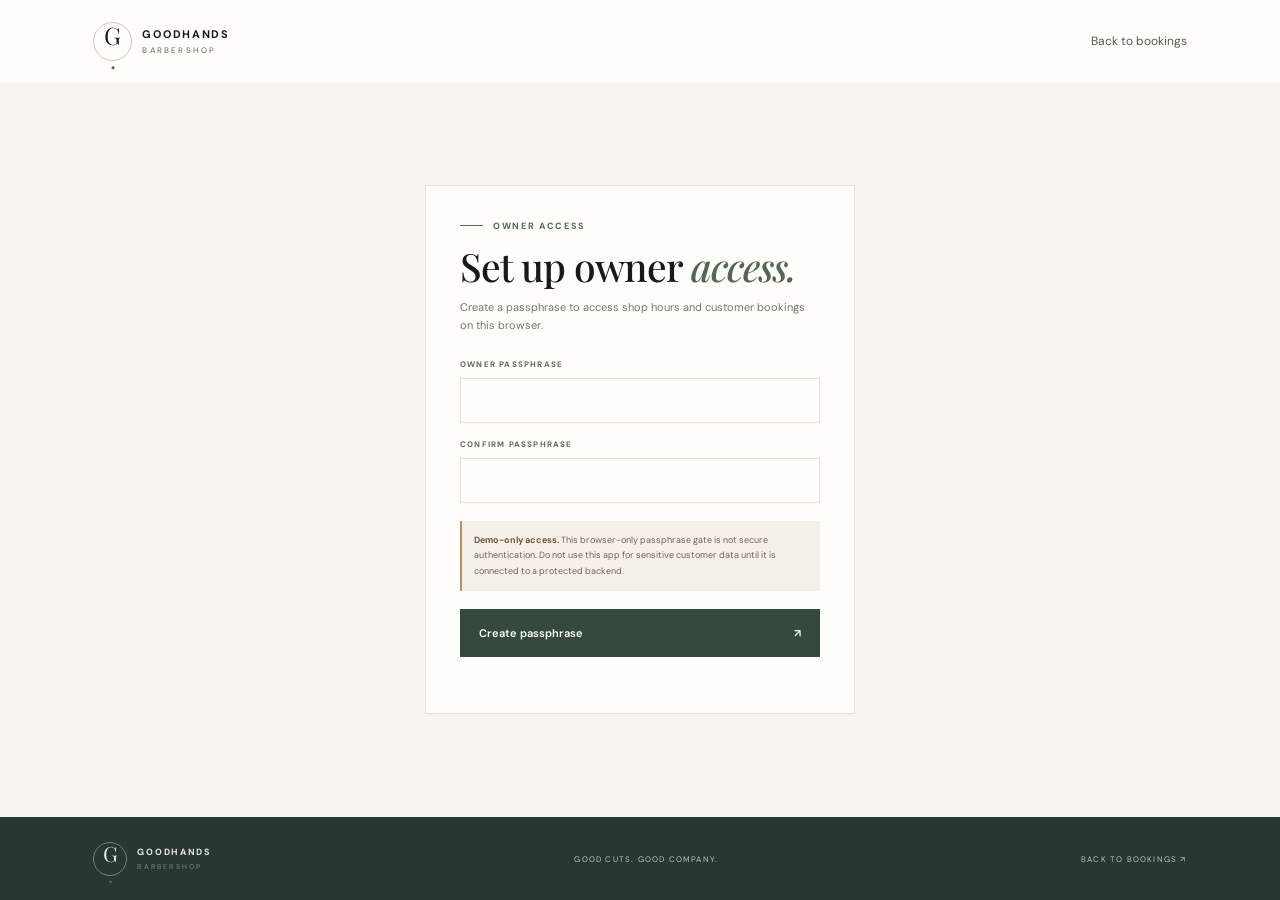
==== owner.html @ db772b17 "Initial barbershop booking app Co-authored-by: Copilot <223556219+Copilot@users.noreply.github.com>" ====
<!doctype html>
<html lang="en">
  <head>
    <meta charset="utf-8">
    <meta name="viewport" content="width=device-width, initial-scale=1">
    <meta name="theme-color" content="#111312">
    <title>Owner login — Goodhands</title>
    <link rel="preconnect" href="https://fonts.googleapis.com">
    <link rel="preconnect" href="https://fonts.gstatic.com" crossorigin>
    <link href="https://fonts.googleapis.com/css2?family=DM+Sans:wght@400;500;600;700&family=Playfair+Display:wght@500;600;700&display=swap" rel="stylesheet">
    <link rel="stylesheet" href="styles.css">
    <script src="shared.js" defer></script>
    <script src="owner.js" defer></script>
  </head>
  <body>
    <header class="topbar">
      <a class="brand" href="index.html" aria-label="Goodhands home">
        <span class="brand-mark">G<span>.</span></span>
        <span class="brand-name">GOODHANDS<small>BARBERSHOP</small></span>
      </a>
      <nav class="main-nav" aria-label="Main navigation">
        <a href="index.html">Back to bookings</a>
      </nav>
      <button class="logout-button" id="logout-button" type="button" hidden>Log out</button>
    </header>
    <main>
      <section class="owner-auth-wrap" id="auth-panel">
        <form class="auth-card" id="auth-form">
          <p class="eyebrow"><span class="eyebrow-line"></span> OWNER ACCESS</p>
          <h1 id="auth-title">Owner <em>login.</em></h1>
          <p class="auth-intro" id="auth-intro"></p>
          <label class="field"><span>OWNER PASSPHRASE</span><input id="owner-password" type="password" autocomplete="current-password" minlength="8" required></label>
          <label class="field confirm-field" id="confirm-field"><span>CONFIRM PASSPHRASE</span><input id="owner-password-confirm" type="password" autocomplete="new-password" minlength="8"></label>
          <p class="auth-warning"><strong>Demo-only access.</strong> This browser-only passphrase gate is not secure authentication. Do not use this app for sensitive customer data until it is connected to a protected backend.</p>
          <button class="button button-dark auth-submit" id="auth-submit" type="submit">Continue <span aria-hidden="true">↗</span></button>
          <p class="form-message" id="auth-message" role="status" aria-live="polite"></p>
        </form>
      </section>

      <section class="section owner-section owner-dashboard" id="owner-dashboard" hidden>
        <div class="section-heading">
          <div><p class="eyebrow"><span class="eyebrow-line"></span> THE BACK ROOM</p><h2>Owner <em>dashboard.</em></h2></div>
          <p class="section-aside">Set your hours. Keep the line moving.<br>You're in control.</p>
        </div>
        <p class="auth-warning dashboard-warning"><strong>Demo-only:</strong> browser storage and this passphrase screen do not protect data from someone with access to this device or page source.</p>
        <div class="owner-layout">
          <form id="hours-form" class="hours-card">
            <div class="card-title-row"><div><span class="card-kicker">01 / SHOP SETTINGS</span><h3>Shop hours</h3></div><span class="settings-icon">✳</span></div>
            <div class="hours-grid">
              <label class="field"><span>OPENS AT</span><input type="time" id="open-time" required></label>
              <label class="field"><span>CLOSES AT</span><input type="time" id="close-time" required></label>
              <label class="field"><span>LUNCH STARTS</span><input type="time" id="lunch-start" required></label>
              <label class="field"><span>LUNCH ENDS</span><input type="time" id="lunch-end" required></label>
            </div>
            <label class="field owner-contact-field"><span>SHOP CONTACT PHONE</span><input type="tel" id="owner-phone" autocomplete="tel" placeholder="Include country code for WhatsApp" maxlength="24"></label>
            <p class="hours-hint">Set your public contact number here. Add a country code to enable WhatsApp.</p>
            <button type="submit" class="button button-dark hours-save">Save shop hours <span aria-hidden="true">↗</span></button>
            <p class="form-message" id="hours-message" role="status" aria-live="polite"></p>
          </form>
          <div class="manage-card">
            <div class="card-title-row"><div><span class="card-kicker">02 / KEEP THINGS MOVING</span><h3>Manage the queue</h3></div><span class="manage-count" id="manage-count">0 WAITING</span></div>
            <div class="manage-list" id="manage-list"></div>
            <p class="form-message" id="manage-message" role="status" aria-live="polite"></p>
            <div class="completed-wrap">
              <button type="button" class="completed-toggle" id="completed-toggle" aria-expanded="false">Completed visits <span id="completed-count">(0)</span><span class="toggle-arrow">⌄</span></button>
              <div class="completed-list" id="completed-list" hidden></div>
            </div>
          </div>
        </div>
        <form class="owner-add-form" id="owner-booking-form">
          <div class="card-title-row">
            <div><span class="card-kicker">03 / WALK-IN OR PHONE BOOKING</span><h3>Add people to the queue</h3></div>
            <span class="settings-icon">＋</span>
          </div>
          <label class="field owner-party-field"><span>HOW MANY PEOPLE?</span><select id="owner-party-size" name="partySize"><option value="1">1 person</option><option value="2">2 people</option><option value="3">3 people</option><option value="4">4 people</option><option value="5">5 people</option><option value="6">6 people</option></select></label>
          <div class="form-row owner-customer-fields">
            <label class="field"><span>YOUR NAME</span><input id="owner-customer-name" autocomplete="name" maxlength="60" required></label>
            <label class="field"><span>PHONE NUMBER</span><input id="owner-customer-phone" type="tel" autocomplete="tel" maxlength="24" required></label>
          </div>
          <section class="service-field">
            <h4 class="service-heading">SERVICES FOR EACH PERSON</h4>
            <p>Choose at least one service per person.</p>
            <div class="person-services" id="owner-person-services"></div>
          </section>
          <div class="form-footer"><span id="owner-booking-estimate">Choose services for the group.</span><button class="button button-dark" type="submit">Add to queue <span aria-hidden="true">↗</span></button></div>
          <p class="form-message" id="owner-booking-message" role="status" aria-live="polite"></p>
        </form>
      </section>
    </main>
    <footer><a class="brand footer-brand" href="index.html"><span class="brand-mark">G<span>.</span></span><span class="brand-name">GOODHANDS<small>BARBERSHOP</small></span></a><span>GOOD CUTS. GOOD COMPANY.</span><a href="index.html">BACK TO BOOKINGS ↗</a></footer>
  </body>
</html>
---- styles.css ----
:root {
  color-scheme: light;
  --ink: #171a18;
  --muted: #777a72;
  --paper: #f5f4ef;
  --white: #fffefa;
  --green: #546754;
  --green-dark: #354a3c;
  --line: #deded5;
  --serif: "Playfair Display", Georgia, serif;
  --sans: "DM Sans", Arial, sans-serif;
}

* { box-sizing: border-box; }
[hidden] { display: none !important; }
html { scroll-behavior: smooth; scroll-padding-top: 85px; }
body { margin: 0; background: var(--paper); color: var(--ink); font-family: var(--sans); font-size: 14px; -webkit-font-smoothing: antialiased; }
a { color: inherit; text-decoration: none; }
button, input, select { font: inherit; }
button, a, input, select { -webkit-tap-highlight-color: transparent; }

.topbar { height: 82px; padding: 0 7.3%; display: flex; align-items: center; justify-content: space-between; background: var(--white); }
.brand { display: inline-flex; align-items: center; gap: 10px; }
.brand-mark { width: 39px; height: 39px; display: grid; place-items: center; border: 1px solid #c8c9bf; border-radius: 50%; font-family: var(--serif); font-size: 24px; line-height: 1; }
.brand-mark span { color: var(--green); }
.brand-name { font-size: 11px; font-weight: 700; letter-spacing: 1.7px; }
.brand-name small { display: block; margin-top: 4px; color: var(--muted); font-size: 8px; font-weight: 500; letter-spacing: 2.2px; }
.main-nav { display: flex; gap: 38px; margin-left: 80px; color: #555951; font-size: 12px; }
.main-nav a:hover, footer a:hover { color: var(--green); }
.open-status, .queue-live { display: inline-flex; align-items: center; gap: 9px; color: #565c52; font-size: 10px; font-weight: 600; letter-spacing: 1px; }
.open-status i, .queue-live i { width: 7px; height: 7px; border-radius: 50%; background: #759170; box-shadow: 0 0 0 3px #75917020; }
.open-status.closed i { background: #b47c5e; box-shadow: 0 0 0 3px #b47c5e20; }

.hero { position: relative; min-height: 540px; padding: 92px 10.1% 58px; overflow: hidden; background: #28372f; color: #f6f5ee; }
.hero-copy { position: relative; z-index: 2; max-width: 470px; }
.eyebrow { display: flex; align-items: center; gap: 10px; margin: 0 0 20px; color: var(--green); font-size: 9px; font-weight: 700; letter-spacing: 1.65px; }
.hero .eyebrow { color: #c1cbbd; }
.eyebrow-line { display: inline-block; width: 23px; height: 1px; background: currentColor; }
h1, h2, h3, p { margin-top: 0; }
h1, h2, .booking-aside h3 { font-family: var(--serif); font-weight: 500; }
h1 { margin-bottom: 19px; font-size: clamp(52px, 6vw, 78px); line-height: 1.02; letter-spacing: -2.4px; }
h1 em, h2 em, h3 em { color: #bbc7b6; font-weight: 500; }
.hero-description { max-width: 330px; margin: 0 0 31px; color: #d3d9d0; font-size: 13px; line-height: 1.9; }
.button { min-height: 48px; display: inline-flex; align-items: center; justify-content: space-between; gap: 34px; padding: 0 19px; border: 0; cursor: pointer; font-size: 11px; font-weight: 600; transition: background .2s, transform .2s; }
.button:hover { transform: translateY(-2px); }
.button-light { background: #f4f3ec; color: var(--ink); }
.button-light:hover { background: #dce2d8; }
.button-dark { background: var(--green-dark); color: white; }
.button-dark:hover { background: #263a2e; }
.button-outline { border: 1px solid #d5d9cf; background: transparent; color: var(--green-dark); }
.button-outline:hover { background: #eff2ec; }
.hero-art { position: absolute; top: 0; right: 8.5%; width: 42%; height: 100%; }
.sun-disc { position: absolute; top: 18%; left: 21%; width: min(390px, 84%); aspect-ratio: 1; border-radius: 50%; background: radial-gradient(circle at 36% 34%, #b4b79e 0%, #858e76 57%, #717b68 100%); box-shadow: inset -20px -17px 60px #25342c35; }
.sun-disc:before, .sun-disc:after { position: absolute; content: ""; left: -15%; right: -15%; height: 1px; background: #26372e2b; transform: rotate(-27deg); top: 48%; }
.sun-disc:after { left: 8%; right: -7%; top: 63%; transform: rotate(25deg); }
.art-caption { position: absolute; top: 15%; left: 15%; z-index: 1; display: flex; width: 67%; justify-content: space-between; color: #e5e5d7; font-size: 8px; letter-spacing: 1.7px; }
.hero-number { position: absolute; right: 2%; bottom: 21%; font-family: var(--serif); font-size: 39px; }
.hero-number span { color: #aab4a5; font-family: var(--sans); font-size: 11px; }
.scissor { position: absolute; z-index: 1; color: #d2d4c6; font-size: 93px; line-height: 1; text-shadow: 0 10px 24px #17231b50; }
.scissor-one { top: 31%; left: 40%; transform: rotate(-32deg); }
.scissor-two { top: 48%; left: 25%; font-size: 65px; transform: rotate(21deg); }
.hero-foot { position: absolute; right: 10%; bottom: 24px; left: 10%; display: flex; justify-content: space-between; color: #aeb8ab; font-size: 8px; letter-spacing: 1.6px; }
.hero-foot b { margin-left: 8px; color: white; font-size: 12px; }

.stats-bar { min-height: 135px; display: grid; grid-template-columns: 1fr 1fr 1.1fr 1fr; align-items: center; padding: 20px 10%; background: var(--white); }
.stat-cell { min-height: 70px; display: flex; flex-direction: column; align-items: flex-start; justify-content: center; padding-left: 35px; border-left: 1px solid var(--line); }
.stat-cell:first-child { padding-left: 0; border-left: 0; }
.stat-label { color: #76796f; font-size: 8px; font-weight: 700; letter-spacing: 1.35px; }
.stat-cell strong { margin: 7px 0 2px; font-family: var(--serif); font-size: 28px; font-weight: 500; line-height: 1; }
.stat-note { color: #83857e; font-size: 10px; }
.stats-link { justify-self: end; padding: 10px 0; color: #4a594a; font-size: 10px; font-weight: 600; }
.stats-link span { margin-left: 10px; }

.section { max-width: 1150px; margin: 0 auto; padding: 96px 34px; }
.section-heading { display: flex; align-items: end; justify-content: space-between; margin-bottom: 39px; }
.section-heading .eyebrow { margin-bottom: 12px; }
h2 { margin: 0; font-size: 45px; line-height: 1.1; letter-spacing: -1.2px; }
h2 em, .booking-aside h3 em { color: var(--green); }
.section-aside { margin: 0 4px 4px 15px; color: #777a72; font-size: 11px; line-height: 1.8; }
.booking-layout { display: grid; grid-template-columns: 1.55fr .75fr; gap: 62px; align-items: stretch; }
.booking-form { padding: 0 0 8px; }
.form-row { display: grid; grid-template-columns: 1fr 1fr; gap: 18px; }
.field { display: flex; flex-direction: column; gap: 9px; }
.field > span, .service-field legend { color: #64685f; font-size: 8px; font-weight: 700; letter-spacing: 1.2px; }
.field input, .field select { width: 100%; height: 45px; padding: 0 13px; border: 1px solid #e1e1d8; border-radius: 0; outline: none; background: #fffefa; color: var(--ink); font-size: 11px; }
.field input:focus, .field select:focus { border-color: #70816c; box-shadow: 0 0 0 2px #70816c1c; }
.field input::placeholder { color: #a0a199; }
.party-field { margin: 0 0 22px; max-width: 240px; }
.booking-form > .form-row { margin-top: 22px; }
.service-field { min-width: 0; margin: 28px 0 0; padding: 0; border: 0; }
.service-heading { margin: 0; color: #64685f; font-family: var(--sans); font-size: 8px; font-weight: 700; letter-spacing: 1.2px; }
.service-field > p { margin: 7px 0 14px; color: #878980; font-size: 10px; }
.person-services { display: grid; gap: 12px; }
.person-service-card { min-width: 0; margin: 0; padding: 13px; border: 1px solid #e0e0d7; }
.person-service-card legend { padding: 0 6px; color: #53644f; font-size: 9px; font-weight: 700; letter-spacing: 1px; }
.service-grid { display: grid; grid-template-columns: 1fr 1fr; gap: 9px; }
.service-option { min-height: 48px; display: flex; align-items: center; gap: 11px; padding: 0 12px; border: 1px solid #e0e0d7; background: var(--white); cursor: pointer; transition: border .2s, background .2s; }
.service-option:has(input:checked) { border-color: #738371; background: #f0f2ec; }
.service-option input { position: absolute; width: 1px; height: 1px; opacity: 0; }
.service-check { width: 14px; height: 14px; display: grid; flex: 0 0 14px; place-items: center; border: 1px solid #bfc1b6; border-radius: 50%; }
.service-option input:checked + .service-check { border-color: var(--green); background: var(--green); }
.service-option input:checked + .service-check:after { width: 4px; height: 4px; border-radius: 50%; background: white; content: ""; }
.service-option input:focus-visible + .service-check { outline: 2px solid #71816c; outline-offset: 3px; }
.service-name { font-size: 10px; font-weight: 600; }
.service-time { margin-left: auto; color: #84867e; font-size: 8px; letter-spacing: .5px; }
.form-footer { display: flex; align-items: center; justify-content: space-between; gap: 16px; margin-top: 24px; }
.form-footer > span { color: #76796f; font-size: 10px; }
.appointment-option { display: flex; align-items: center; justify-content: space-between; gap: 16px; margin-top: 20px; padding: 16px; border: 1px solid #e1e1d8; background: #f0f0e9; }
.appointment-option p { max-width: 290px; margin: 0; color: #777a72; font-size: 10px; line-height: 1.6; }
.appointment-option .button { flex: 0 0 auto; }
.form-message { min-height: 14px; margin: 8px 0 0; color: var(--green-dark); font-size: 10px; }
.form-message.error { color: #a04f38; }
.booking-aside { position: relative; min-height: 380px; padding: 25px 27px; overflow: hidden; background: #e9ebe3; }
.aside-index, .card-kicker { color: #697267; font-size: 8px; font-weight: 700; letter-spacing: 1.2px; }
.aside-rule { width: 100%; height: 1px; margin: 17px 0 27px; background: #d3d7cc; }
.booking-aside h3 { position: relative; z-index: 1; margin: 0 0 12px; font-size: 30px; line-height: 1.2; }
.booking-aside > p { position: relative; z-index: 1; max-width: 220px; color: #6d7167; font-size: 10px; line-height: 1.8; }
.aside-detail { position: absolute; right: 24px; bottom: 27px; left: 27px; display: flex; gap: 10px; align-items: center; color: #5e6a5a; font-size: 9px; line-height: 1.5; }
.aside-detail > span:first-child { font-size: 19px; }
.aside-stamp { position: absolute; top: 45%; right: -12px; color: #8d9a83; font-family: var(--serif); font-size: 90px; opacity: .14; transform: rotate(-15deg); }
.aside-stamp span { font-size: 30px; vertical-align: top; }

.queue-section { background: #eaece5; }
.queue-inner { padding-top: 84px; padding-bottom: 82px; }
.queue-heading { margin-bottom: 28px; }
.queue-live { align-self: center; gap: 8px; }
.queue-live > span { margin-left: 12px; color: #85877f; font-size: 8px; }
.queue-summary { display: grid; grid-template-columns: repeat(3, 1fr); margin-bottom: 18px; padding: 18px 22px; background: #f4f4ef; }
.queue-summary > div { display: flex; justify-content: space-between; align-items: center; padding: 0 19px; border-left: 1px solid #deded5; }
.queue-summary > div:first-child { padding-left: 0; border: 0; }
.queue-summary strong { font-family: var(--serif); font-size: 24px; font-weight: 500; }
.queue-list, .manage-list { display: grid; gap: 8px; }
.queue-card { display: grid; grid-template-columns: 44px 1.4fr 1fr 1fr 1.1fr; align-items: center; gap: 15px; min-height: 82px; padding: 14px 20px; background: var(--white); }
.queue-position { display: grid; width: 34px; height: 34px; place-items: center; border: 1px solid #dfe1d7; border-radius: 50%; color: #526250; font-family: var(--serif); font-size: 15px; }
.queue-customer strong, .manage-customer strong { display: block; margin-bottom: 4px; font-size: 11px; font-weight: 600; }
.queue-customer span, .queue-service, .queue-party { color: #7a7c74; font-size: 9px; }
.queue-service { line-height: 1.6; }
.queue-time { justify-self: end; text-align: right; }
.queue-time strong { display: block; margin-bottom: 4px; color: #415342; font-size: 12px; }
.queue-time span { color: #81837b; font-size: 8px; }
.queue-time .service-timer { color: #415342; font-variant-numeric: tabular-nums; }
.queue-time .service-timer-overdue { color: #bd342b; }
.queue-time .service-timer-paused { color: #777a72; }
.empty-state { padding: 33px 20px; background: #f7f7f1; color: #74776f; text-align: center; font-size: 11px; }
.empty-state strong { display: block; margin-bottom: 5px; color: #353c34; font-family: var(--serif); font-size: 19px; font-weight: 500; }

.owner-section { padding-top: 90px; padding-bottom: 92px; }
.owner-add-form { margin-bottom: 18px; padding: 25px 26px; border: 1px solid #e0e0d8; background: var(--white); }
.owner-add-form .card-title-row { margin-bottom: 17px; }
.owner-add-form .card-title-row h3 { margin: 7px 0 0; font-family: var(--serif); font-size: 22px; font-weight: 500; }
.owner-party-field { max-width: 240px; }
.owner-customer-fields { margin-top: 18px; }
.owner-add-form .service-field { margin-top: 23px; }
.owner-add-form .form-footer { margin-top: 18px; }
.owner-layout { display: grid; grid-template-columns: .85fr 1.15fr; gap: 17px; align-items: stretch; }
.hours-card, .manage-card { padding: 25px 26px; border: 1px solid #e0e0d8; background: var(--white); }
.card-title-row { display: flex; align-items: center; justify-content: space-between; margin-bottom: 25px; }
.card-title-row h3 { margin: 7px 0 0; font-family: var(--serif); font-size: 22px; font-weight: 500; }
.settings-icon { color: #82907b; font-size: 22px; }
.hours-grid { display: grid; grid-template-columns: 1fr 1fr; gap: 18px 12px; }
.hours-grid .field { gap: 7px; }
.hours-grid .field input { height: 40px; }
.hours-hint { margin: 16px 0 17px; color: #7c7e77; font-size: 9px; line-height: 1.6; }
.hours-save { width: 100%; min-height: 43px; }
.manage-card { min-width: 0; }
.manage-count { padding: 7px 9px; background: #edf0e9; color: #53644f; font-size: 8px; font-weight: 700; letter-spacing: .8px; }
.manage-card .card-title-row { margin-bottom: 16px; }
.manage-row { display: grid; grid-template-columns: minmax(100px, 1fr) 70px 82px auto; align-items: center; gap: 9px; padding: 11px 0; border-top: 1px solid #eeeee8; }
.manage-actions { display: flex; flex-wrap: wrap; align-items: center; gap: 6px; }
.call-button { min-height: 31px; display: inline-flex; align-items: center; justify-content: center; padding: 0 10px; border: 1px solid #d8ddd3; color: #4f604c; font-size: 9px; font-weight: 600; }
.call-button:hover { border-color: var(--green); background: #eff2ec; }
.start-button { min-height: 31px; padding: 0 11px; border: 0; background: var(--green-dark); color: white; cursor: pointer; font-size: 9px; font-weight: 600; }
.start-button:hover { background: #263a2e; }
.pause-button { min-height: 31px; padding: 0 10px; border: 1px solid #d8ddd3; background: #eff2ec; color: #4f604c; cursor: pointer; font-size: 9px; font-weight: 600; }
.pause-button:hover { border-color: var(--green); background: #e4e9df; }
.stop-button { min-height: 31px; padding: 0 10px; border: 1px solid #e1c9c4; background: #fff8f6; color: #9c493e; cursor: pointer; font-size: 9px; font-weight: 600; }
.stop-button:hover { border-color: #bd6a5d; background: #f9eeeb; }
.started-badge { color: #53644f; font-size: 8px; font-weight: 700; letter-spacing: .6px; }
.manage-customer span { color: #81837b; font-size: 8px; }
.manage-meta { color: #77796f; font-size: 8px; line-height: 1.5; }
.manage-meta strong { display: block; color: #434a40; font-size: 10px; font-weight: 600; }
.complete-button { min-height: 31px; padding: 0 10px; border: 1px solid #d8ddd3; background: transparent; color: #4f604c; cursor: pointer; font-size: 9px; font-weight: 600; }
.complete-button:hover { border-color: var(--green); background: #eff2ec; }
.completed-wrap { margin-top: 14px; border-top: 1px solid #e8e8e1; }
.completed-toggle { width: 100%; display: flex; align-items: center; gap: 5px; padding: 15px 0 0; border: 0; background: transparent; color: #62675e; cursor: pointer; text-align: left; font-size: 9px; font-weight: 600; }
.toggle-arrow { margin-left: auto; font-size: 15px; transition: transform .2s; }
.completed-toggle[aria-expanded="true"] .toggle-arrow { transform: rotate(180deg); }
.completed-list { margin-top: 10px; }
.completed-row { display: flex; justify-content: space-between; gap: 10px; padding: 8px 0; border-top: 1px solid #efefe9; color: #797b73; font-size: 9px; }
.completed-row strong { color: #465044; font-weight: 600; }
.closing-note { min-height: 140px; display: flex; align-items: center; justify-content: center; gap: 24px; border-top: 1px solid #e2e2da; text-align: center; }
.closing-note > span { color: #81907c; font-size: 18px; }
.closing-note p { margin: 0; color: #4a5147; font-size: 9px; font-weight: 600; letter-spacing: 1.8px; line-height: 1.8; }
.closing-note em { color: #7d8677; font-style: normal; }
footer { min-height: 83px; display: flex; align-items: center; justify-content: space-between; padding: 0 7.3%; background: #28372f; color: #e7e9e1; }
.footer-brand .brand-mark { width: 34px; height: 34px; border-color: #758076; font-size: 21px; }
.footer-brand .brand-name { font-size: 9px; }
.footer-brand .brand-name small { font-size: 7px; }
footer > span, footer > a:last-child { color: #bcc4b9; font-size: 8px; letter-spacing: 1.2px; }
.footer-actions { display: flex; align-items: center; gap: 20px; }
.footer-actions a { color: #bcc4b9; font-size: 8px; letter-spacing: 1.2px; }
.footer-actions a:hover { color: white; }
.owner-contact-field { margin-top: 18px; }
.booking-dialog { width: min(460px, calc(100% - 32px)); max-width: none; max-height: calc(100% - 32px); padding: 0; border: 0; background: transparent; color: var(--ink); }
.appointment-dialog { width: min(520px, calc(100% - 32px)); }
.booking-dialog::backdrop { background: #101713b8; backdrop-filter: blur(3px); }
.confirmation-card { position: relative; padding: 33px; border: 1px solid #e0e0d8; background: var(--white); text-align: center; }
.confirmation-mark { width: 42px; height: 42px; display: grid; place-items: center; margin: 0 auto 17px; border: 1px solid #d6d9ce; border-radius: 50%; color: var(--green-dark); font-family: var(--serif); font-size: 22px; }
.confirmation-mark span { margin-left: 2px; color: var(--green); font-family: var(--sans); font-size: 9px; }
.confirmation-card .eyebrow { justify-content: center; margin-bottom: 10px; }
.confirmation-card h2 { font-size: 34px; }
.confirmation-card h2 em { color: var(--green); }
.confirmation-number-label { margin: 23px 0 7px; color: #777a72; font-size: 8px; font-weight: 700; letter-spacing: 1.25px; }
.confirmation-number { display: block; color: #34493b; font-family: var(--serif); font-size: 25px; font-weight: 500; letter-spacing: 1px; }
.confirmation-number-help { margin: 7px 0 0; color: #777a72; font-size: 9px; line-height: 1.6; }
.confirmation-time { display: flex; justify-content: space-between; align-items: center; gap: 12px; margin-top: 20px; padding: 14px; background: #edf0e9; text-align: left; }
.confirmation-time span { color: #697267; font-size: 8px; font-weight: 700; letter-spacing: .9px; }
.confirmation-time strong { color: #34493b; font-family: var(--serif); font-size: 20px; font-weight: 500; text-align: right; }
.arrival-note { margin: 17px 0 0; padding: 12px; background: #f5f0e9; color: #716351; font-size: 10px; line-height: 1.6; }
.arrival-note strong { color: #755636; }
.confirmation-contacts { display: flex; justify-content: center; gap: 15px; margin-top: 14px; }
.confirmation-contact { color: var(--green-dark); font-size: 10px; font-weight: 600; text-decoration: underline; text-underline-offset: 3px; }
.confirmation-close { width: 100%; margin-top: 18px; }
.after-hours-message { margin: 20px 0 0; color: #777a72; font-size: 11px; line-height: 1.7; }
.after-hours-message strong { color: #34493b; }
.after-hours-contacts { min-height: 16px; }
.contact-unavailable { color: #777a72; font-size: 9px; }
.dialog-cancel { margin-top: 14px; padding: 8px 14px; border: 0; background: transparent; color: #6d7167; cursor: pointer; font-size: 10px; text-decoration: underline; text-underline-offset: 3px; }
.appointment-help { margin: 12px 0 20px; color: #777a72; font-size: 10px; line-height: 1.6; }
.appointment-date-field { margin: 0 0 15px; text-align: left; }
.appointment-slots { display: grid; grid-template-columns: repeat(3, 1fr); gap: 8px; max-height: 230px; overflow-y: auto; }
.appointment-slot { min-height: 40px; border: 1px solid #dfe1d7; background: var(--white); color: #4c5949; cursor: pointer; font-size: 10px; font-weight: 600; }
.appointment-slot:hover, .appointment-slot[aria-pressed="true"] { border-color: var(--green); background: #edf0e9; }
.appointment-message { min-height: 16px; margin: 10px 0 0; color: #777a72; font-size: 10px; text-align: left; }
.appointment-message.error { color: #a04f38; }
.appointment-dialog .button:disabled { cursor: not-allowed; opacity: .55; transform: none; }
.auth-card input[type="tel"] { min-height: 44px; }
.logout-button { padding: 10px 14px; border: 1px solid #d8ddd3; background: transparent; color: #4f604c; cursor: pointer; font-size: 10px; font-weight: 600; }
.logout-button:hover { background: #eff2ec; }
.owner-auth-wrap { min-height: calc(100vh - 165px); display: grid; place-items: center; padding: 55px 20px; }
.auth-card { width: min(100%, 430px); padding: 34px; border: 1px solid #e0e0d8; background: var(--white); }
.auth-card .eyebrow { margin-bottom: 15px; }
.auth-card h1 { margin: 0 0 11px; font-size: 39px; letter-spacing: -1px; }
.auth-card h1 em { color: var(--green); }
.auth-intro { margin-bottom: 24px; color: #73766e; font-size: 11px; line-height: 1.7; }
.auth-card .field { margin-top: 16px; }
.auth-warning { margin: 18px 0; padding: 12px; border-left: 2px solid #b98e64; background: #f5f0e9; color: #716351; font-size: 9px; line-height: 1.7; }
.auth-warning strong { color: #755636; }
.auth-submit { width: 100%; }
.dashboard-warning { margin: -20px 0 23px; }

@media (max-width: 850px) {
  .topbar { padding-right: 5%; padding-left: 5%; }
  .main-nav { gap: 18px; margin-left: 10px; }
  .hero { padding-left: 7%; }
  .hero-art { right: 3%; width: 44%; }
  .stats-bar { padding-right: 6%; padding-left: 6%; }
  .stat-cell { padding-left: 19px; }
  .section { padding-right: 7%; padding-left: 7%; }
  .booking-layout { gap: 27px; }
  .queue-card { grid-template-columns: 38px 1.2fr 1fr 1fr; }
  .queue-party { display: none; }
  .owner-layout { grid-template-columns: 1fr; }
}
@media (max-width: 620px) {
  html { scroll-padding-top: 65px; }
  .topbar { height: 66px; padding: 0 5%; }
  .brand-mark { width: 34px; height: 34px; font-size: 21px; }
  .brand-name { font-size: 9px; }
  .brand-name small { font-size: 7px; }
  .main-nav { gap: 14px; margin: 0 0 0 auto; font-size: 10px; }
  .main-nav a:first-child { display: none; }
  .open-status { display: none; }
  .hero { min-height: 500px; padding: 76px 7% 55px; }
  .hero-copy { max-width: 100%; }
  h1 { font-size: 58px; }
  .hero-art { top: 155px; right: 0; width: 60%; opacity: .46; }
  .sun-disc { top: 20%; left: 6%; width: 90%; }
  .art-caption { top: 17%; left: 5%; width: 89%; font-size: 6px; }
  .scissor-one { left: 32%; }
  .scissor-two { left: 14%; }
  .hero-number { right: 4%; bottom: 22%; }
  .hero-foot { right: 7%; left: 7%; font-size: 7px; }
  .stats-bar { grid-template-columns: 1fr 1fr; gap: 8px 0; padding: 21px 7%; }
  .stat-cell { min-height: 68px; padding-left: 14px; }
  .stat-cell:nth-child(3) { padding-left: 0; border-left: 0; }
  .stat-cell strong { font-size: 25px; }
  .stats-link { justify-self: start; padding-left: 14px; font-size: 9px; }
  .section { padding: 70px 6%; }
  .section-heading { align-items: flex-start; gap: 10px; margin-bottom: 28px; }
  h2 { font-size: 37px; }
  .section-aside { display: none; }
  .booking-layout { grid-template-columns: 1fr; gap: 24px; }
  .booking-aside { min-height: 270px; }
  .aside-detail { right: 24px; bottom: 23px; }
  .form-row { grid-template-columns: 1fr; gap: 17px; }
  .party-field { max-width: none; }
  .service-grid { gap: 7px; }
  .service-option { gap: 7px; padding: 0 8px; }
  .service-name { font-size: 9px; }
  .service-time { font-size: 7px; }
  .form-footer { align-items: flex-start; flex-direction: column; }
  .appointment-option { align-items: flex-start; flex-direction: column; }
  .queue-inner { padding-top: 65px; padding-bottom: 65px; }
  .queue-heading { align-items: center; }
  .queue-live { gap: 6px; font-size: 8px; }
  .queue-live > span { display: none; }
  .queue-summary { grid-template-columns: 1fr; gap: 10px; padding: 15px; }
  .queue-summary > div, .queue-summary > div:first-child { padding: 0; border: 0; }
  .queue-summary strong { font-size: 20px; }
  .queue-card { grid-template-columns: 34px 1fr auto; gap: 8px; padding: 12px; }
  .queue-service { grid-column: 2; }
  .queue-time { grid-column: 3; grid-row: 1 / span 2; }
  .owner-layout { gap: 12px; }
  .hours-card, .manage-card { padding: 20px 16px; }
  .owner-add-form { padding: 20px 16px; }
  .owner-party-field { max-width: none; }
  .owner-customer-fields { grid-template-columns: 1fr; gap: 17px; }
  .manage-row { grid-template-columns: minmax(83px, 1fr) 60px auto; gap: 6px; }
  .manage-row .manage-meta:nth-child(3) { display: none; }
  .complete-button { padding: 0 8px; }
  footer { min-height: 74px; padding: 0 5%; }
  footer > span { display: none; }
  footer > a:last-child { font-size: 7px; }
  .footer-actions { gap: 9px; }
  .footer-actions a { font-size: 7px; }
  .auth-card { padding: 25px 20px; }
  .confirmation-card { padding: 27px 20px; }
}
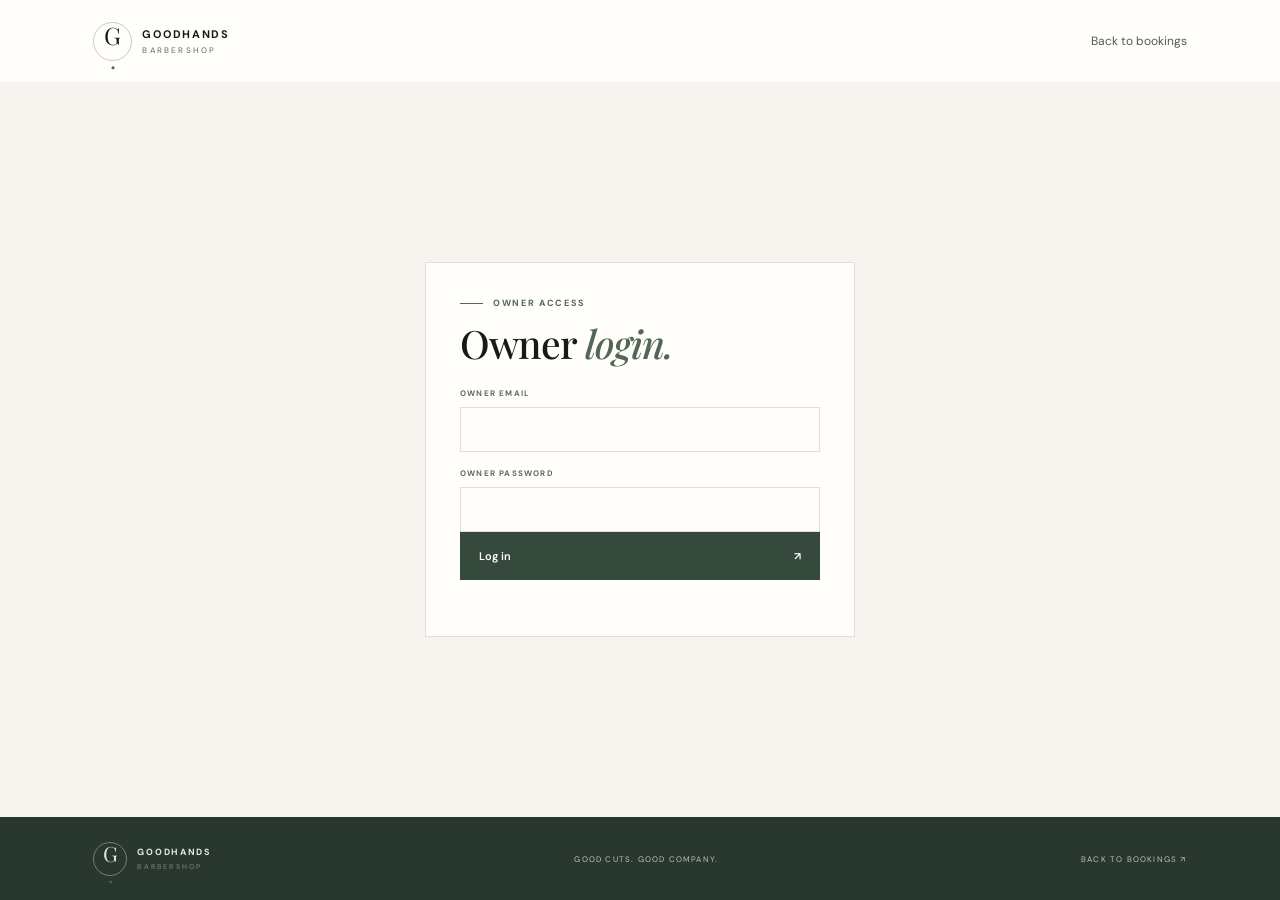
==== commit 44359aa8: "Connect booking app to Supabase Add shared booking storage, owner authentication, and live deploymen" ====
--- a/owner.html
+++ b/owner.html
@@ -9,10 +9,9 @@
     <link rel="preconnect" href="https://fonts.gstatic.com" crossorigin>
     <link href="https://fonts.googleapis.com/css2?family=DM+Sans:wght@400;500;600;700&family=Playfair+Display:wght@500;600;700&display=swap" rel="stylesheet">
     <link rel="stylesheet" href="styles.css">
-    <script src="shared.js" defer></script>
-    <script src="owner.js" defer></script>
+    <script type="module" src="bootstrap.js"></script>
   </head>
-  <body>
+  <body data-app-page="owner">
     <header class="topbar">
       <a class="brand" href="index.html" aria-label="Goodhands home">
         <span class="brand-mark">G<span>.</span></span>
@@ -29,10 +28,9 @@
           <p class="eyebrow"><span class="eyebrow-line"></span> OWNER ACCESS</p>
           <h1 id="auth-title">Owner <em>login.</em></h1>
           <p class="auth-intro" id="auth-intro"></p>
-          <label class="field"><span>OWNER PASSPHRASE</span><input id="owner-password" type="password" autocomplete="current-password" minlength="8" required></label>
-          <label class="field confirm-field" id="confirm-field"><span>CONFIRM PASSPHRASE</span><input id="owner-password-confirm" type="password" autocomplete="new-password" minlength="8"></label>
-          <p class="auth-warning"><strong>Demo-only access.</strong> This browser-only passphrase gate is not secure authentication. Do not use this app for sensitive customer data until it is connected to a protected backend.</p>
-          <button class="button button-dark auth-submit" id="auth-submit" type="submit">Continue <span aria-hidden="true">↗</span></button>
+          <label class="field"><span>OWNER EMAIL</span><input id="owner-email" type="email" autocomplete="username" required></label>
+          <label class="field"><span>OWNER PASSWORD</span><input id="owner-password" type="password" autocomplete="current-password" minlength="8" required></label>
+          <button class="button button-dark auth-submit" id="auth-submit" type="submit">Log in <span aria-hidden="true">↗</span></button>
           <p class="form-message" id="auth-message" role="status" aria-live="polite"></p>
         </form>
       </section>
@@ -42,7 +40,7 @@
           <div><p class="eyebrow"><span class="eyebrow-line"></span> THE BACK ROOM</p><h2>Owner <em>dashboard.</em></h2></div>
           <p class="section-aside">Set your hours. Keep the line moving.<br>You're in control.</p>
         </div>
-        <p class="auth-warning dashboard-warning"><strong>Demo-only:</strong> browser storage and this passphrase screen do not protect data from someone with access to this device or page source.</p>
+        <p class="auth-warning dashboard-warning">Shop settings and customer details are stored in the shared online database. Keep your owner account password private.</p>
         <div class="owner-layout">
           <form id="hours-form" class="hours-card">
             <div class="card-title-row"><div><span class="card-kicker">01 / SHOP SETTINGS</span><h3>Shop hours</h3></div><span class="settings-icon">✳</span></div>
--- a/styles.css
+++ b/styles.css
@@ -202,6 +202,7 @@
 .footer-actions a:hover { color: white; }
 .owner-contact-field { margin-top: 18px; }
 .booking-dialog { width: min(460px, calc(100% - 32px)); max-width: none; max-height: calc(100% - 32px); padding: 0; border: 0; background: transparent; color: var(--ink); }
+.startup-error { max-width: 760px; margin: 20px auto; padding: 16px 20px; border-left: 3px solid #a04f38; background: #fff3ef; color: #752f20; font-size: 13px; line-height: 1.6; }
 .appointment-dialog { width: min(520px, calc(100% - 32px)); }
 .booking-dialog::backdrop { background: #101713b8; backdrop-filter: blur(3px); }
 .confirmation-card { position: relative; padding: 33px; border: 1px solid #e0e0d8; background: var(--white); text-align: center; }
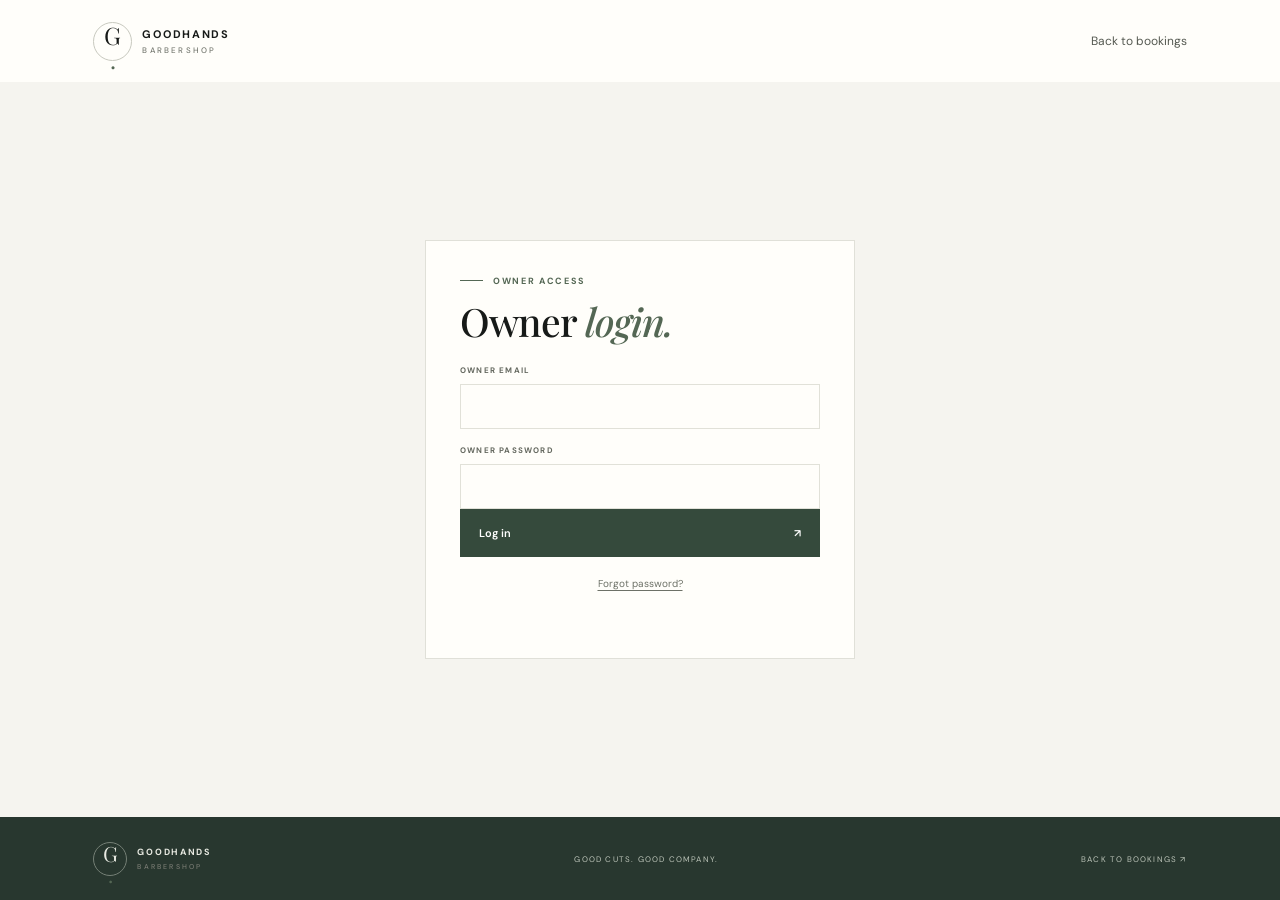
==== commit a639c329: "Add owner password recovery flow Send recovery links back to the owner page and allow resetting the " ====
--- a/owner.html
+++ b/owner.html
@@ -31,7 +31,17 @@
           <label class="field"><span>OWNER EMAIL</span><input id="owner-email" type="email" autocomplete="username" required></label>
           <label class="field"><span>OWNER PASSWORD</span><input id="owner-password" type="password" autocomplete="current-password" minlength="8" required></label>
           <button class="button button-dark auth-submit" id="auth-submit" type="submit">Log in <span aria-hidden="true">↗</span></button>
+          <button class="dialog-cancel forgot-password" id="forgot-password" type="button">Forgot password?</button>
           <p class="form-message" id="auth-message" role="status" aria-live="polite"></p>
+        </form>
+        <form class="auth-card" id="password-update-form" hidden>
+          <p class="eyebrow"><span class="eyebrow-line"></span> ACCOUNT RECOVERY</p>
+          <h1>Set a new <em>password.</em></h1>
+          <p class="auth-intro">Choose a new password for your owner account.</p>
+          <label class="field"><span>NEW PASSWORD</span><input id="new-owner-password" type="password" autocomplete="new-password" minlength="8" required></label>
+          <label class="field"><span>CONFIRM NEW PASSWORD</span><input id="confirm-owner-password" type="password" autocomplete="new-password" minlength="8" required></label>
+          <button class="button button-dark auth-submit" type="submit">Update password <span aria-hidden="true">↗</span></button>
+          <p class="form-message" id="password-update-message" role="status" aria-live="polite"></p>
         </form>
       </section>
 
--- a/styles.css
+++ b/styles.css
@@ -248,6 +248,8 @@
 .auth-warning { margin: 18px 0; padding: 12px; border-left: 2px solid #b98e64; background: #f5f0e9; color: #716351; font-size: 9px; line-height: 1.7; }
 .auth-warning strong { color: #755636; }
 .auth-submit { width: 100%; }
+.forgot-password { display: block; margin: 12px auto 0; }
+.auth-card .form-message { margin-top: 12px; }
 .dashboard-warning { margin: -20px 0 23px; }
 
 @media (max-width: 850px) {
